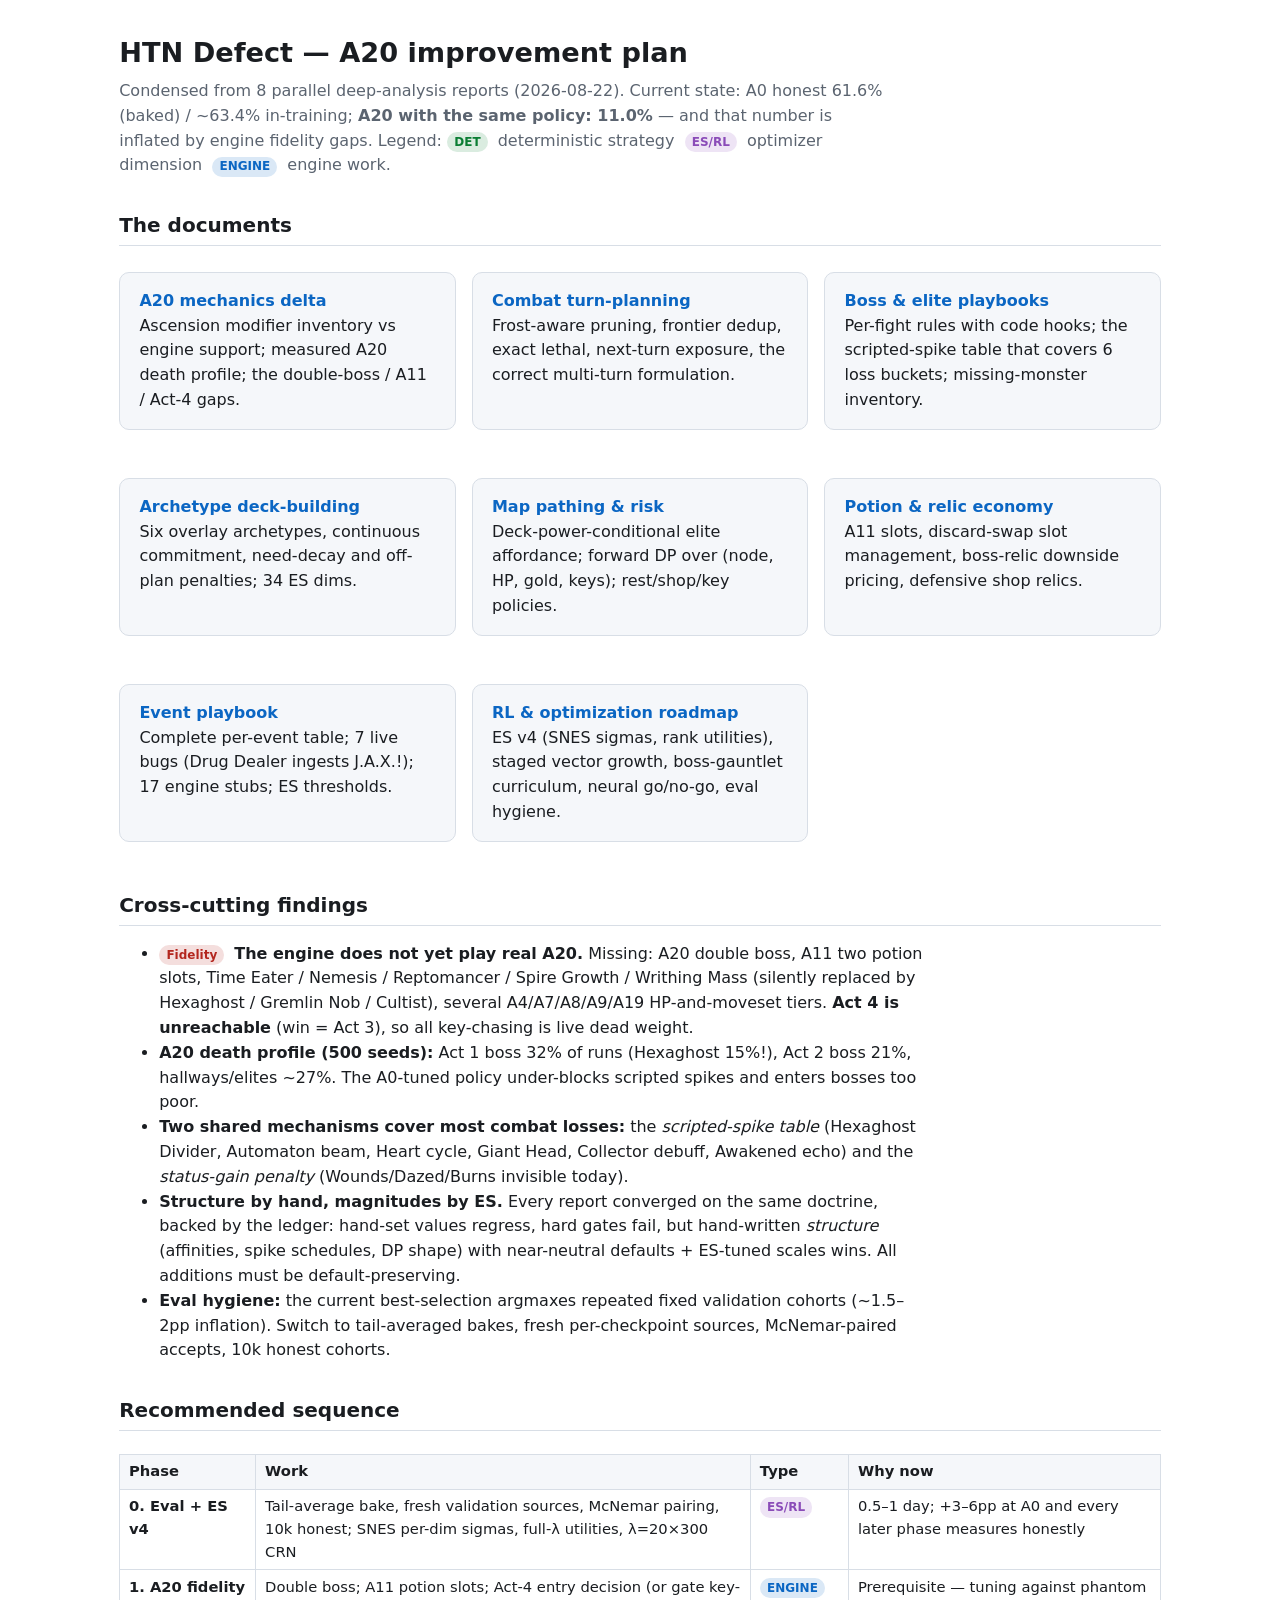
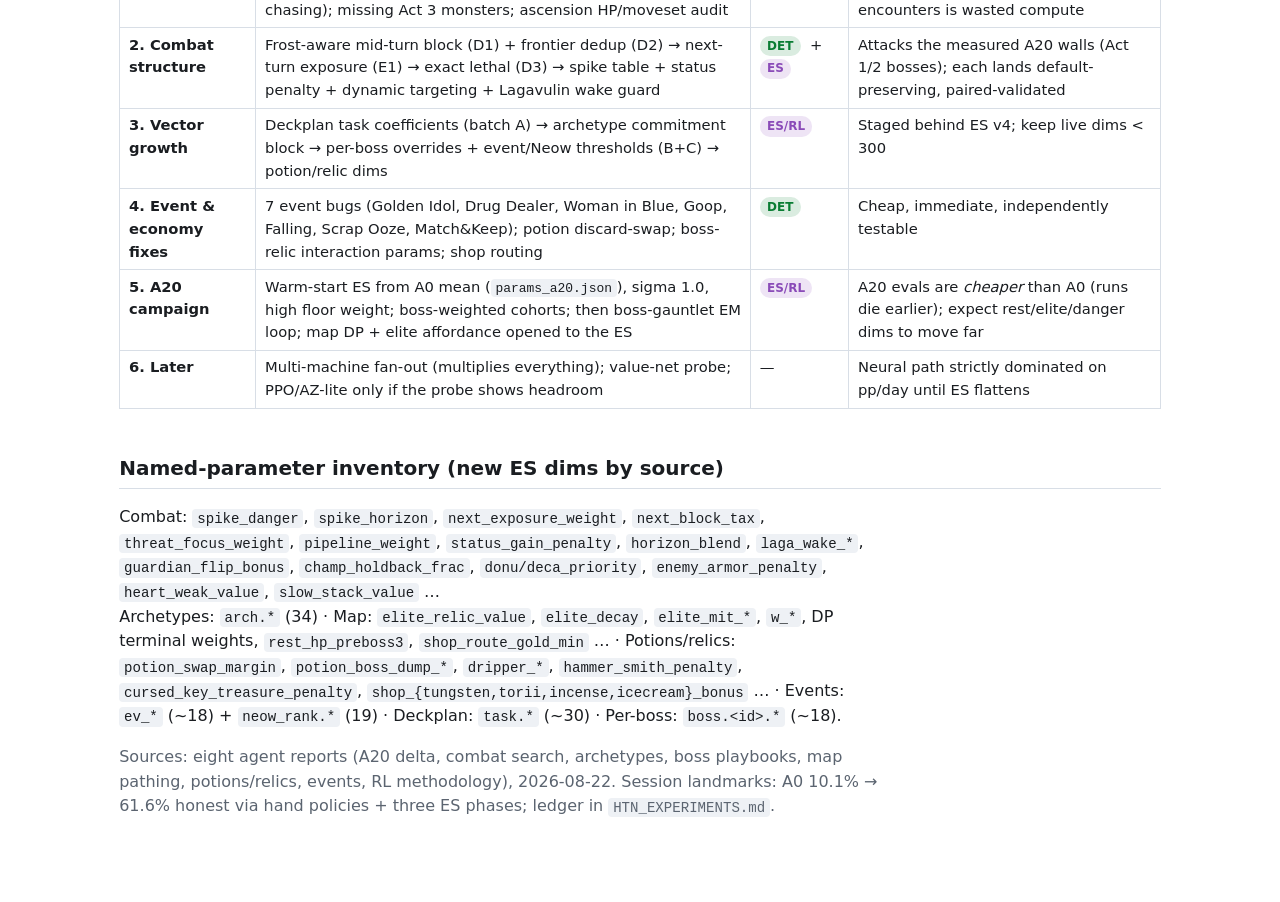
==== plan/index.html @ 9cdcdcc3 "Add A20 improvement plan from 8-agent analysis Eight parallel deep-analysis reports condensed into p" ====
<!DOCTYPE html>
<html lang="en">
<head>
<meta charset="utf-8">
<meta name="viewport" content="width=device-width, initial-scale=1">
<title>HTN A20 Improvement Plan</title>
<link rel="stylesheet" href="style.css">
</head>
<body>
<h1>HTN Defect — A20 improvement plan</h1>
<p class="sub">Condensed from 8 parallel deep-analysis reports (2026-08-22). Current state: A0 honest 61.6% (baked) / ~63.4% in-training; <strong>A20 with the same policy: 11.0%</strong> — and that number is inflated by engine fidelity gaps. Legend: <span class="tag det">DET</span> deterministic strategy &nbsp;<span class="tag rl">ES/RL</span> optimizer dimension &nbsp;<span class="tag eng">ENGINE</span> engine work.</p>

<h2>The documents</h2>
<div class="grid">
<div class="card"><a href="a20-mechanics.html"><strong>A20 mechanics delta</strong></a><br>Ascension modifier inventory vs engine support; measured A20 death profile; the double-boss / A11 / Act-4 gaps.</div>
<div class="card"><a href="combat-search.html"><strong>Combat turn-planning</strong></a><br>Frost-aware pruning, frontier dedup, exact lethal, next-turn exposure, the correct multi-turn formulation.</div>
<div class="card"><a href="boss-playbooks.html"><strong>Boss &amp; elite playbooks</strong></a><br>Per-fight rules with code hooks; the scripted-spike table that covers 6 loss buckets; missing-monster inventory.</div>
<div class="card"><a href="archetypes.html"><strong>Archetype deck-building</strong></a><br>Six overlay archetypes, continuous commitment, need-decay and off-plan penalties; 34 ES dims.</div>
<div class="card"><a href="map-pathing.html"><strong>Map pathing &amp; risk</strong></a><br>Deck-power-conditional elite affordance; forward DP over (node, HP, gold, keys); rest/shop/key policies.</div>
<div class="card"><a href="potions-relics.html"><strong>Potion &amp; relic economy</strong></a><br>A11 slots, discard-swap slot management, boss-relic downside pricing, defensive shop relics.</div>
<div class="card"><a href="events.html"><strong>Event playbook</strong></a><br>Complete per-event table; 7 live bugs (Drug Dealer ingests J.A.X.!); 17 engine stubs; ES thresholds.</div>
<div class="card"><a href="rl-roadmap.html"><strong>RL &amp; optimization roadmap</strong></a><br>ES v4 (SNES sigmas, rank utilities), staged vector growth, boss-gauntlet curriculum, neural go/no-go, eval hygiene.</div>
</div>

<h2>Cross-cutting findings</h2>
<ul>
<li><span class="tag warn">Fidelity</span> <strong>The engine does not yet play real A20.</strong> Missing: A20 double boss, A11 two potion slots, Time Eater / Nemesis / Reptomancer / Spire Growth / Writhing Mass (silently replaced by Hexaghost / Gremlin Nob / Cultist), several A4/A7/A8/A9/A19 HP-and-moveset tiers. <strong>Act 4 is unreachable</strong> (win = Act 3), so all key-chasing is live dead weight.</li>
<li><strong>A20 death profile (500 seeds):</strong> Act 1 boss 32% of runs (Hexaghost 15%!), Act 2 boss 21%, hallways/elites ~27%. The A0-tuned policy under-blocks scripted spikes and enters bosses too poor.</li>
<li><strong>Two shared mechanisms cover most combat losses:</strong> the <em>scripted-spike table</em> (Hexaghost Divider, Automaton beam, Heart cycle, Giant Head, Collector debuff, Awakened echo) and the <em>status-gain penalty</em> (Wounds/Dazed/Burns invisible today).</li>
<li><strong>Structure by hand, magnitudes by ES.</strong> Every report converged on the same doctrine, backed by the ledger: hand-set values regress, hard gates fail, but hand-written <em>structure</em> (affinities, spike schedules, DP shape) with near-neutral defaults + ES-tuned scales wins. All additions must be default-preserving.</li>
<li><strong>Eval hygiene:</strong> the current best-selection argmaxes repeated fixed validation cohorts (~1.5–2pp inflation). Switch to tail-averaged bakes, fresh per-checkpoint sources, McNemar-paired accepts, 10k honest cohorts.</li>
</ul>

<h2>Recommended sequence</h2>
<div class="tablewrap"><table>
<tr><th>Phase</th><th>Work</th><th>Type</th><th>Why now</th></tr>
<tr><td><strong>0. Eval + ES v4</strong></td><td>Tail-average bake, fresh validation sources, McNemar pairing, 10k honest; SNES per-dim sigmas, full-λ utilities, λ=20×300 CRN</td><td><span class="tag rl">ES/RL</span></td><td>0.5–1 day; +3–6pp at A0 and every later phase measures honestly</td></tr>
<tr><td><strong>1. A20 fidelity</strong></td><td>Double boss; A11 potion slots; Act-4 entry decision (or gate key-chasing); missing Act 3 monsters; ascension HP/moveset audit</td><td><span class="tag eng">ENGINE</span></td><td>Prerequisite — tuning against phantom encounters is wasted compute</td></tr>
<tr><td><strong>2. Combat structure</strong></td><td>Frost-aware mid-turn block (D1) + frontier dedup (D2) → next-turn exposure (E1) → exact lethal (D3) → spike table + status penalty + dynamic targeting + Lagavulin wake guard</td><td><span class="tag det">DET</span> + <span class="tag rl">ES</span></td><td>Attacks the measured A20 walls (Act 1/2 bosses); each lands default-preserving, paired-validated</td></tr>
<tr><td><strong>3. Vector growth</strong></td><td>Deckplan task coefficients (batch A) → archetype commitment block → per-boss overrides + event/Neow thresholds (B+C) → potion/relic dims</td><td><span class="tag rl">ES/RL</span></td><td>Staged behind ES v4; keep live dims &lt; 300</td></tr>
<tr><td><strong>4. Event &amp; economy fixes</strong></td><td>7 event bugs (Golden Idol, Drug Dealer, Woman in Blue, Goop, Falling, Scrap Ooze, Match&amp;Keep); potion discard-swap; boss-relic interaction params; shop routing</td><td><span class="tag det">DET</span></td><td>Cheap, immediate, independently testable</td></tr>
<tr><td><strong>5. A20 campaign</strong></td><td>Warm-start ES from A0 mean (<code>params_a20.json</code>), sigma 1.0, high floor weight; boss-weighted cohorts; then boss-gauntlet EM loop; map DP + elite affordance opened to the ES</td><td><span class="tag rl">ES/RL</span></td><td>A20 evals are <em>cheaper</em> than A0 (runs die earlier); expect rest/elite/danger dims to move far</td></tr>
<tr><td><strong>6. Later</strong></td><td>Multi-machine fan-out (multiplies everything); value-net probe; PPO/AZ-lite only if the probe shows headroom</td><td>—</td><td>Neural path strictly dominated on pp/day until ES flattens</td></tr>
</table></div>

<h2>Named-parameter inventory (new ES dims by source)</h2>
<p>Combat: <code>spike_danger</code>, <code>spike_horizon</code>, <code>next_exposure_weight</code>, <code>next_block_tax</code>, <code>threat_focus_weight</code>, <code>pipeline_weight</code>, <code>status_gain_penalty</code>, <code>horizon_blend</code>, <code>laga_wake_*</code>, <code>guardian_flip_bonus</code>, <code>champ_holdback_frac</code>, <code>donu/deca_priority</code>, <code>enemy_armor_penalty</code>, <code>heart_weak_value</code>, <code>slow_stack_value</code> …<br>
Archetypes: <code>arch.*</code> (34) · Map: <code>elite_relic_value</code>, <code>elite_decay</code>, <code>elite_mit_*</code>, <code>w_*</code>, DP terminal weights, <code>rest_hp_preboss3</code>, <code>shop_route_gold_min</code> … · Potions/relics: <code>potion_swap_margin</code>, <code>potion_boss_dump_*</code>, <code>dripper_*</code>, <code>hammer_smith_penalty</code>, <code>cursed_key_treasure_penalty</code>, <code>shop_{tungsten,torii,incense,icecream}_bonus</code> … · Events: <code>ev_*</code> (~18) + <code>neow_rank.*</code> (19) · Deckplan: <code>task.*</code> (~30) · Per-boss: <code>boss.&lt;id&gt;.*</code> (~18).</p>

<p class="sub">Sources: eight agent reports (A20 delta, combat search, archetypes, boss playbooks, map pathing, potions/relics, events, RL methodology), 2026-08-22. Session landmarks: A0 10.1% → 61.6% honest via hand policies + three ES phases; ledger in <code>HTN_EXPERIMENTS.md</code>.</p>
</body>
</html>
---- plan/style.css ----
:root {
  --bg: #ffffff; --fg: #1a1d21; --muted: #5b6470; --accent: #0b66c3;
  --card: #f5f7fa; --border: #d8dee6; --det: #0a7d33; --rl: #8a4bb8;
  --warn: #b3261e; --code-bg: #eef1f5;
}
@media (prefers-color-scheme: dark) {
  :root {
    --bg: #14171b; --fg: #e6e9ed; --muted: #9aa4b0; --accent: #5aa2e8;
    --card: #1d2127; --border: #333a43; --det: #4fc06f; --rl: #b98fd6;
    --warn: #e5736c; --code-bg: #232830;
  }
}
* { box-sizing: border-box; }
body {
  background: var(--bg); color: var(--fg);
  font: 16px/1.55 system-ui, -apple-system, "Segoe UI", sans-serif;
  max-width: 1080px; margin: 0 auto; padding: 2rem 1.2rem 4rem;
}
h1 { font-size: 1.7rem; margin: 0 0 .3rem; }
h2 { font-size: 1.25rem; margin: 2rem 0 .6rem; border-bottom: 1px solid var(--border); padding-bottom: .25rem; }
h3 { font-size: 1.05rem; margin: 1.3rem 0 .4rem; }
p, li { max-width: 75ch; }
.sub { color: var(--muted); margin: 0 0 1.2rem; }
a { color: var(--accent); text-decoration: none; }
a:hover { text-decoration: underline; }
table { border-collapse: collapse; width: 100%; margin: .8rem 0; font-size: .92rem; }
.tablewrap { overflow-x: auto; }
th, td { border: 1px solid var(--border); padding: .35rem .55rem; text-align: left; vertical-align: top; }
th { background: var(--card); }
code { background: var(--code-bg); padding: .1rem .3rem; border-radius: 4px; font-size: .88em; }
pre { background: var(--code-bg); padding: .8rem; border-radius: 8px; overflow-x: auto; font-size: .85rem; line-height: 1.4; }
pre code { background: none; padding: 0; }
.tag { display: inline-block; font-size: .75rem; font-weight: 600; padding: .05rem .45rem; border-radius: 10px; margin-right: .3rem; }
.det  { background: color-mix(in srgb, var(--det) 15%, transparent); color: var(--det); }
.rl   { background: color-mix(in srgb, var(--rl) 15%, transparent); color: var(--rl); }
.warn { background: color-mix(in srgb, var(--warn) 15%, transparent); color: var(--warn); }
.eng  { background: color-mix(in srgb, var(--accent) 15%, transparent); color: var(--accent); }
.card {
  background: var(--card); border: 1px solid var(--border);
  border-radius: 10px; padding: 1rem 1.2rem; margin: 1rem 0;
}
.grid { display: grid; grid-template-columns: repeat(auto-fit, minmax(300px, 1fr)); gap: 1rem; }
nav.crumb { font-size: .85rem; margin-bottom: 1.5rem; color: var(--muted); }
.rank { font-weight: 700; color: var(--accent); }
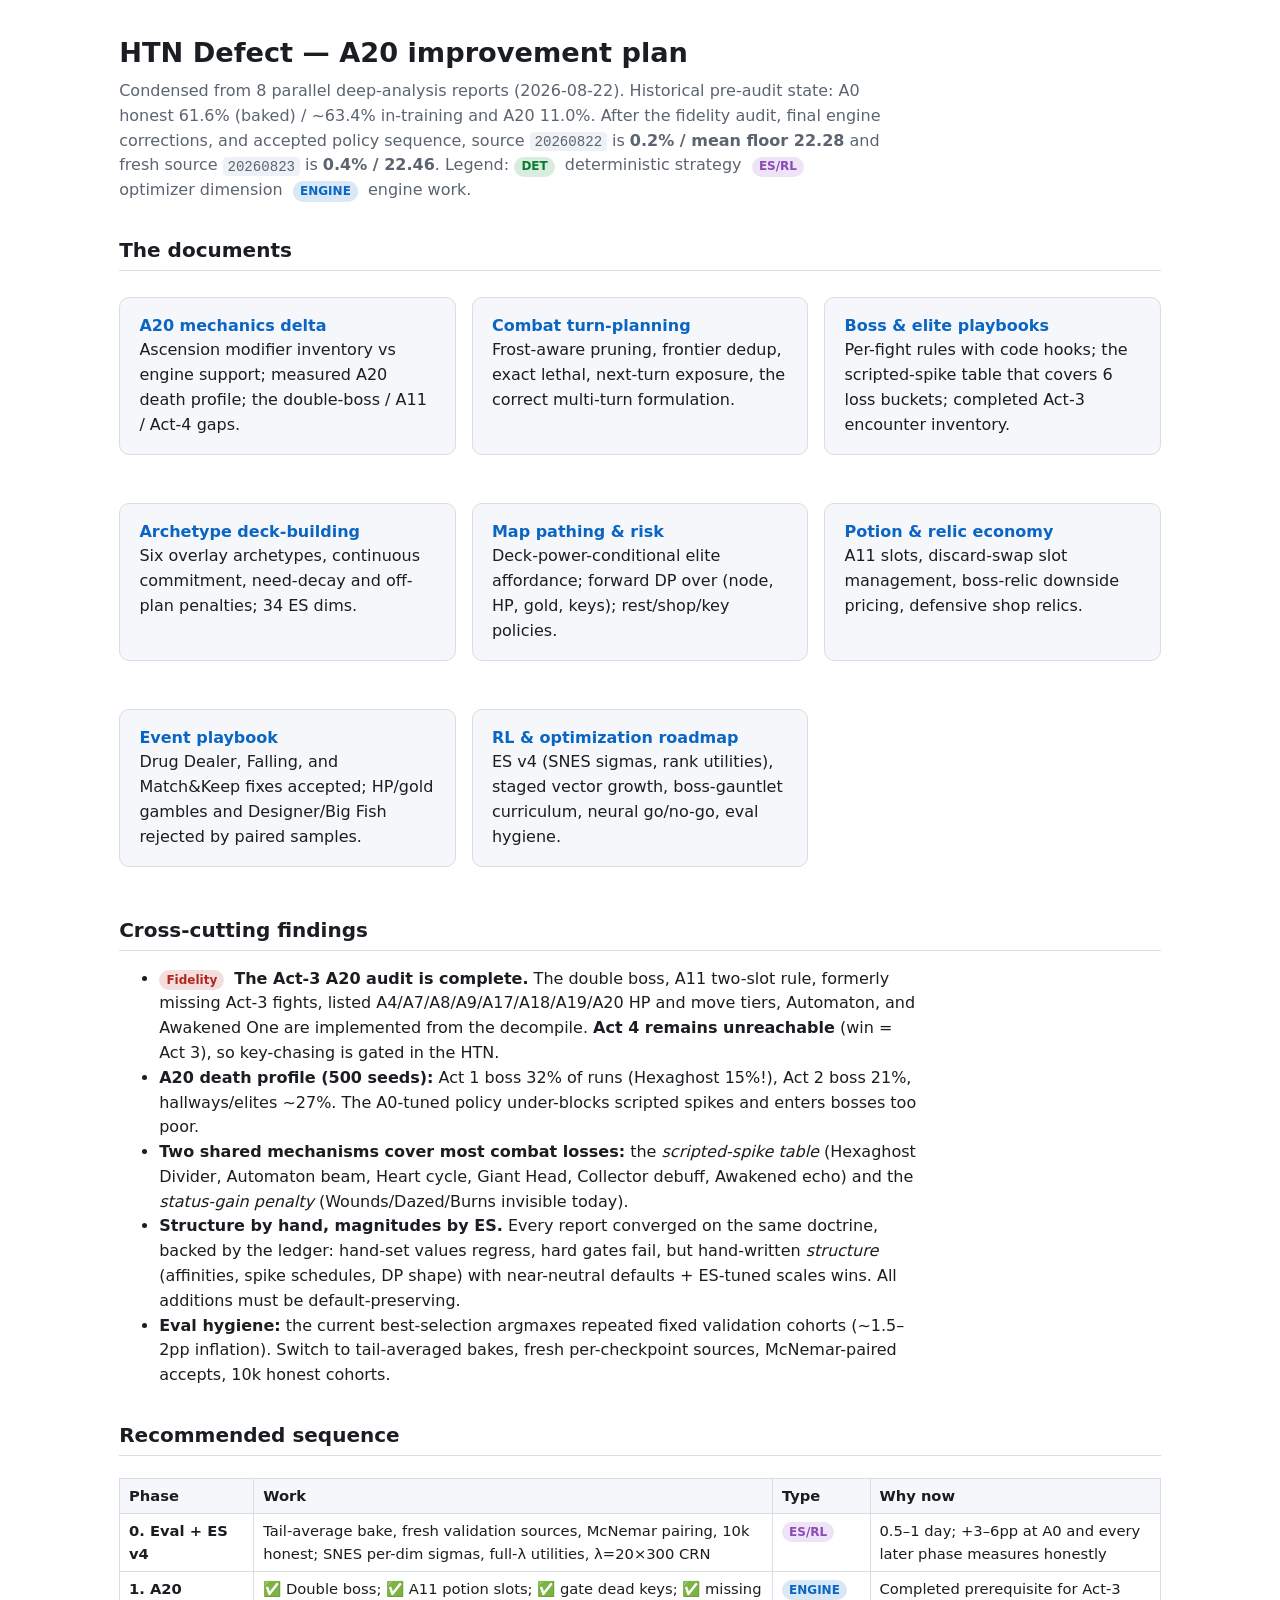
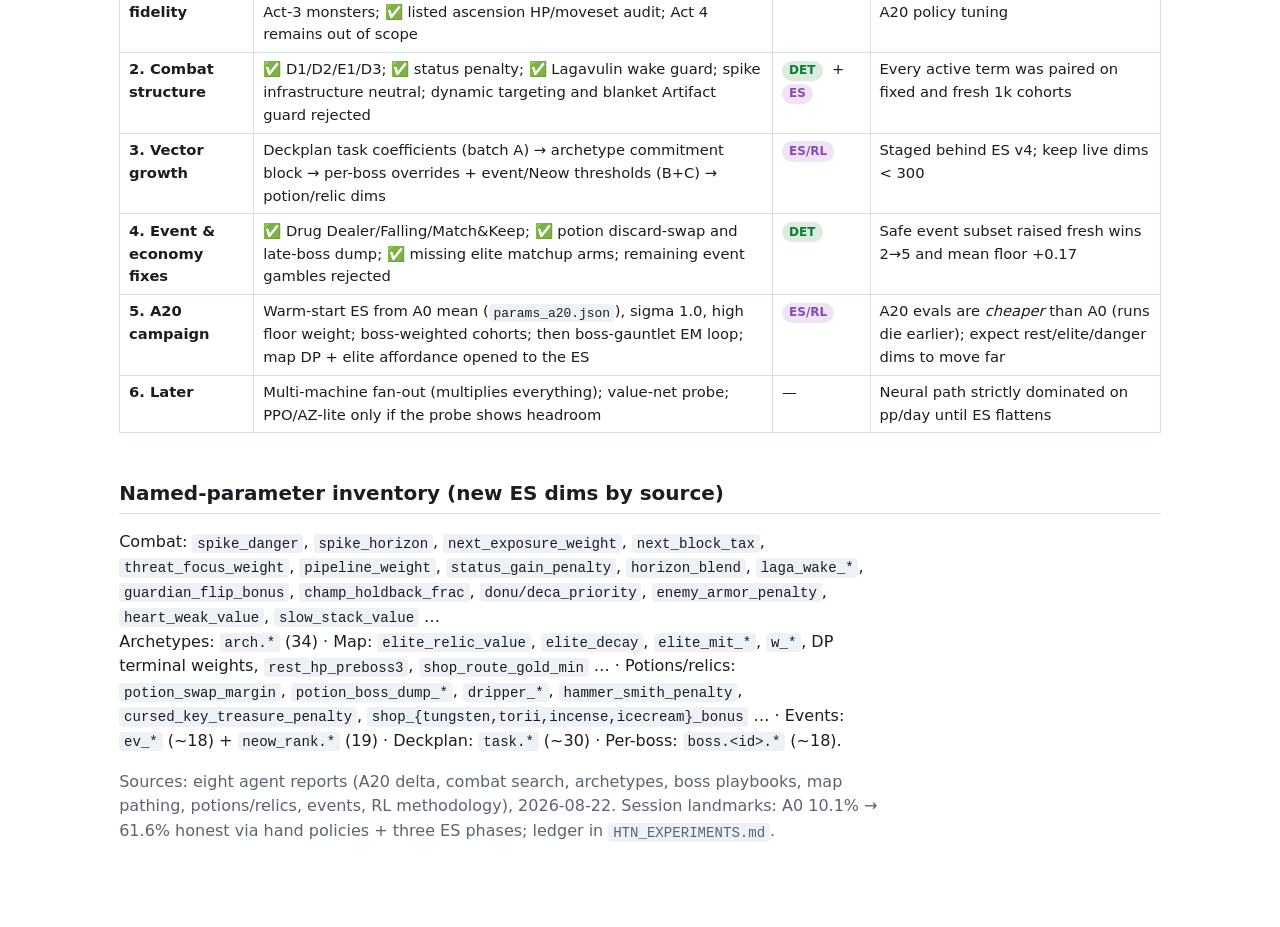
==== commit f818da3b: "Implement A20 fidelity and policy improvements" ====
--- a/plan/index.html
+++ b/plan/index.html
@@ -8,23 +8,23 @@
 </head>
 <body>
 <h1>HTN Defect — A20 improvement plan</h1>
-<p class="sub">Condensed from 8 parallel deep-analysis reports (2026-08-22). Current state: A0 honest 61.6% (baked) / ~63.4% in-training; <strong>A20 with the same policy: 11.0%</strong> — and that number is inflated by engine fidelity gaps. Legend: <span class="tag det">DET</span> deterministic strategy &nbsp;<span class="tag rl">ES/RL</span> optimizer dimension &nbsp;<span class="tag eng">ENGINE</span> engine work.</p>
+<p class="sub">Condensed from 8 parallel deep-analysis reports (2026-08-22). Historical pre-audit state: A0 honest 61.6% (baked) / ~63.4% in-training and A20 11.0%. After the fidelity audit, final engine corrections, and accepted policy sequence, source <code>20260822</code> is <strong>0.2% / mean floor 22.28</strong> and fresh source <code>20260823</code> is <strong>0.4% / 22.46</strong>. Legend: <span class="tag det">DET</span> deterministic strategy &nbsp;<span class="tag rl">ES/RL</span> optimizer dimension &nbsp;<span class="tag eng">ENGINE</span> engine work.</p>
 
 <h2>The documents</h2>
 <div class="grid">
 <div class="card"><a href="a20-mechanics.html"><strong>A20 mechanics delta</strong></a><br>Ascension modifier inventory vs engine support; measured A20 death profile; the double-boss / A11 / Act-4 gaps.</div>
 <div class="card"><a href="combat-search.html"><strong>Combat turn-planning</strong></a><br>Frost-aware pruning, frontier dedup, exact lethal, next-turn exposure, the correct multi-turn formulation.</div>
-<div class="card"><a href="boss-playbooks.html"><strong>Boss &amp; elite playbooks</strong></a><br>Per-fight rules with code hooks; the scripted-spike table that covers 6 loss buckets; missing-monster inventory.</div>
+<div class="card"><a href="boss-playbooks.html"><strong>Boss &amp; elite playbooks</strong></a><br>Per-fight rules with code hooks; the scripted-spike table that covers 6 loss buckets; completed Act-3 encounter inventory.</div>
 <div class="card"><a href="archetypes.html"><strong>Archetype deck-building</strong></a><br>Six overlay archetypes, continuous commitment, need-decay and off-plan penalties; 34 ES dims.</div>
 <div class="card"><a href="map-pathing.html"><strong>Map pathing &amp; risk</strong></a><br>Deck-power-conditional elite affordance; forward DP over (node, HP, gold, keys); rest/shop/key policies.</div>
 <div class="card"><a href="potions-relics.html"><strong>Potion &amp; relic economy</strong></a><br>A11 slots, discard-swap slot management, boss-relic downside pricing, defensive shop relics.</div>
-<div class="card"><a href="events.html"><strong>Event playbook</strong></a><br>Complete per-event table; 7 live bugs (Drug Dealer ingests J.A.X.!); 17 engine stubs; ES thresholds.</div>
+<div class="card"><a href="events.html"><strong>Event playbook</strong></a><br>Drug Dealer, Falling, and Match&amp;Keep fixes accepted; HP/gold gambles and Designer/Big Fish rejected by paired samples.</div>
 <div class="card"><a href="rl-roadmap.html"><strong>RL &amp; optimization roadmap</strong></a><br>ES v4 (SNES sigmas, rank utilities), staged vector growth, boss-gauntlet curriculum, neural go/no-go, eval hygiene.</div>
 </div>
 
 <h2>Cross-cutting findings</h2>
 <ul>
-<li><span class="tag warn">Fidelity</span> <strong>The engine does not yet play real A20.</strong> Missing: A20 double boss, A11 two potion slots, Time Eater / Nemesis / Reptomancer / Spire Growth / Writhing Mass (silently replaced by Hexaghost / Gremlin Nob / Cultist), several A4/A7/A8/A9/A19 HP-and-moveset tiers. <strong>Act 4 is unreachable</strong> (win = Act 3), so all key-chasing is live dead weight.</li>
+<li><span class="tag warn">Fidelity</span> <strong>The Act-3 A20 audit is complete.</strong> The double boss, A11 two-slot rule, formerly missing Act-3 fights, listed A4/A7/A8/A9/A17/A18/A19/A20 HP and move tiers, Automaton, and Awakened One are implemented from the decompile. <strong>Act 4 remains unreachable</strong> (win = Act 3), so key-chasing is gated in the HTN.</li>
 <li><strong>A20 death profile (500 seeds):</strong> Act 1 boss 32% of runs (Hexaghost 15%!), Act 2 boss 21%, hallways/elites ~27%. The A0-tuned policy under-blocks scripted spikes and enters bosses too poor.</li>
 <li><strong>Two shared mechanisms cover most combat losses:</strong> the <em>scripted-spike table</em> (Hexaghost Divider, Automaton beam, Heart cycle, Giant Head, Collector debuff, Awakened echo) and the <em>status-gain penalty</em> (Wounds/Dazed/Burns invisible today).</li>
 <li><strong>Structure by hand, magnitudes by ES.</strong> Every report converged on the same doctrine, backed by the ledger: hand-set values regress, hard gates fail, but hand-written <em>structure</em> (affinities, spike schedules, DP shape) with near-neutral defaults + ES-tuned scales wins. All additions must be default-preserving.</li>
@@ -35,10 +35,10 @@
 <div class="tablewrap"><table>
 <tr><th>Phase</th><th>Work</th><th>Type</th><th>Why now</th></tr>
 <tr><td><strong>0. Eval + ES v4</strong></td><td>Tail-average bake, fresh validation sources, McNemar pairing, 10k honest; SNES per-dim sigmas, full-λ utilities, λ=20×300 CRN</td><td><span class="tag rl">ES/RL</span></td><td>0.5–1 day; +3–6pp at A0 and every later phase measures honestly</td></tr>
-<tr><td><strong>1. A20 fidelity</strong></td><td>Double boss; A11 potion slots; Act-4 entry decision (or gate key-chasing); missing Act 3 monsters; ascension HP/moveset audit</td><td><span class="tag eng">ENGINE</span></td><td>Prerequisite — tuning against phantom encounters is wasted compute</td></tr>
-<tr><td><strong>2. Combat structure</strong></td><td>Frost-aware mid-turn block (D1) + frontier dedup (D2) → next-turn exposure (E1) → exact lethal (D3) → spike table + status penalty + dynamic targeting + Lagavulin wake guard</td><td><span class="tag det">DET</span> + <span class="tag rl">ES</span></td><td>Attacks the measured A20 walls (Act 1/2 bosses); each lands default-preserving, paired-validated</td></tr>
+<tr><td><strong>1. A20 fidelity</strong></td><td>✅ Double boss; ✅ A11 potion slots; ✅ gate dead keys; ✅ missing Act-3 monsters; ✅ listed ascension HP/moveset audit; Act 4 remains out of scope</td><td><span class="tag eng">ENGINE</span></td><td>Completed prerequisite for Act-3 A20 policy tuning</td></tr>
+<tr><td><strong>2. Combat structure</strong></td><td>✅ D1/D2/E1/D3; ✅ status penalty; ✅ Lagavulin wake guard; spike infrastructure neutral; dynamic targeting and blanket Artifact guard rejected</td><td><span class="tag det">DET</span> + <span class="tag rl">ES</span></td><td>Every active term was paired on fixed and fresh 1k cohorts</td></tr>
 <tr><td><strong>3. Vector growth</strong></td><td>Deckplan task coefficients (batch A) → archetype commitment block → per-boss overrides + event/Neow thresholds (B+C) → potion/relic dims</td><td><span class="tag rl">ES/RL</span></td><td>Staged behind ES v4; keep live dims &lt; 300</td></tr>
-<tr><td><strong>4. Event &amp; economy fixes</strong></td><td>7 event bugs (Golden Idol, Drug Dealer, Woman in Blue, Goop, Falling, Scrap Ooze, Match&amp;Keep); potion discard-swap; boss-relic interaction params; shop routing</td><td><span class="tag det">DET</span></td><td>Cheap, immediate, independently testable</td></tr>
+<tr><td><strong>4. Event &amp; economy fixes</strong></td><td>✅ Drug Dealer/Falling/Match&amp;Keep; ✅ potion discard-swap and late-boss dump; ✅ missing elite matchup arms; remaining event gambles rejected</td><td><span class="tag det">DET</span></td><td>Safe event subset raised fresh wins 2→5 and mean floor +0.17</td></tr>
 <tr><td><strong>5. A20 campaign</strong></td><td>Warm-start ES from A0 mean (<code>params_a20.json</code>), sigma 1.0, high floor weight; boss-weighted cohorts; then boss-gauntlet EM loop; map DP + elite affordance opened to the ES</td><td><span class="tag rl">ES/RL</span></td><td>A20 evals are <em>cheaper</em> than A0 (runs die earlier); expect rest/elite/danger dims to move far</td></tr>
 <tr><td><strong>6. Later</strong></td><td>Multi-machine fan-out (multiplies everything); value-net probe; PPO/AZ-lite only if the probe shows headroom</td><td>—</td><td>Neural path strictly dominated on pp/day until ES flattens</td></tr>
 </table></div>
